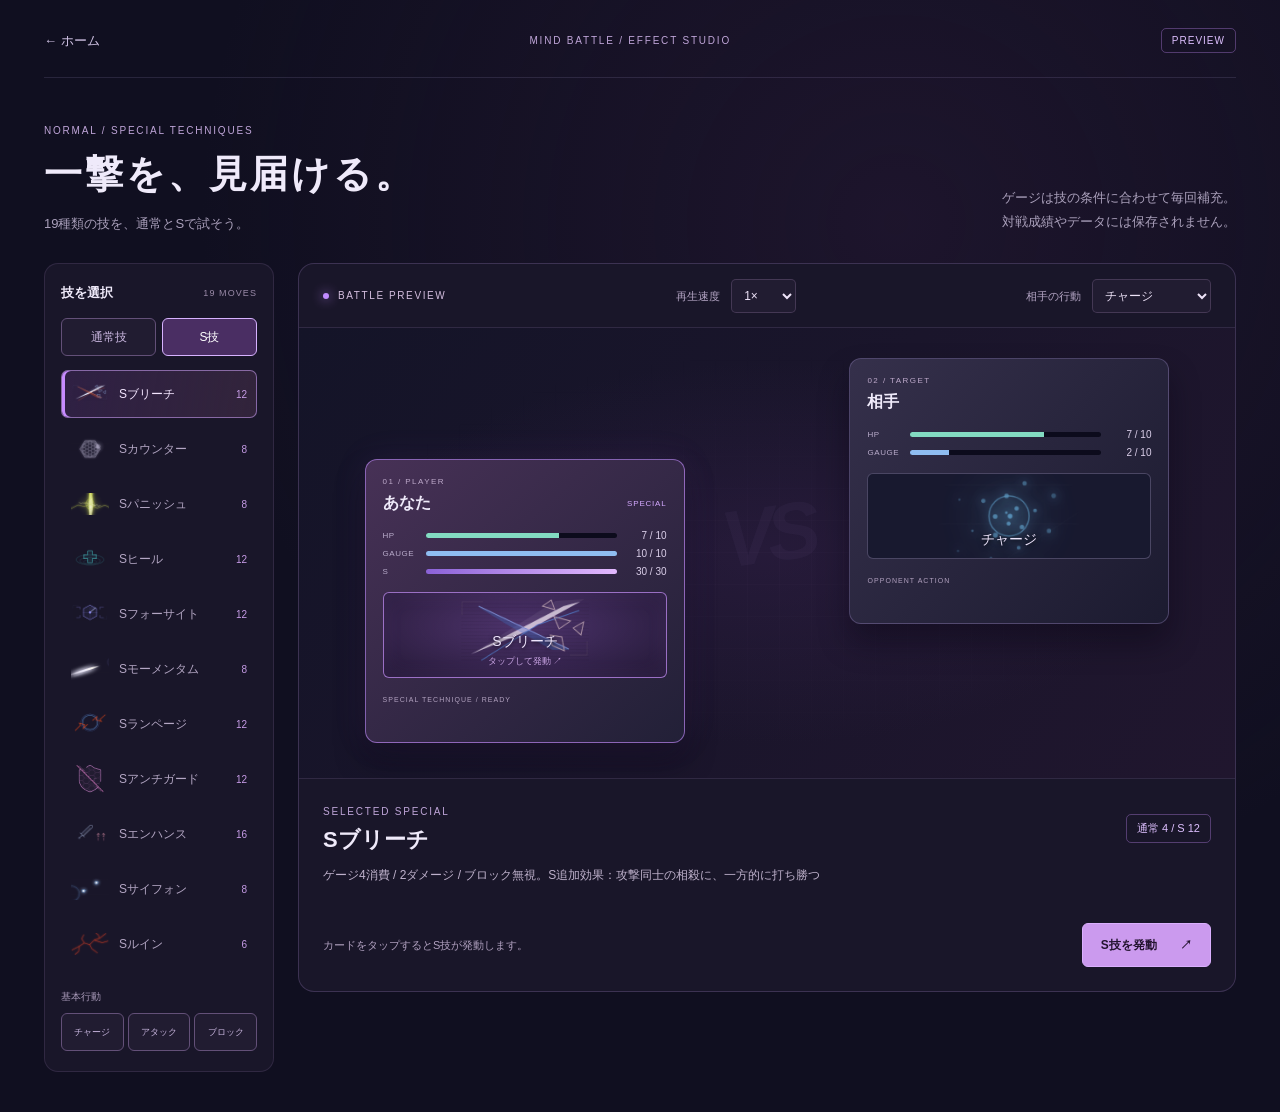
==== battle-preview.html @ 09bff71b "Tune beam clashes, shared gauge packets, slow Venom and decaying Ruin cards" ====
<!doctype html>
<html lang="ja">
<head>
  <meta charset="utf-8">
  <meta name="viewport" content="width=device-width,initial-scale=1">
  <meta name="theme-color" content="#100f20">
  <title>通常技・S技 バトルカードプレビュー | 心理バトル</title>
  <link rel="stylesheet" href="battle-action-art.css?v=hp-grid-1">
  <link rel="stylesheet" href="battle-preview.css?v=19-moves-1">
</head>
<body>
  <main>
    <header class="studioHeader">
      <a href="./index.html" class="backLink">← ホーム</a>
      <span class="eyebrow">MIND BATTLE / EFFECT STUDIO</span>
      <span class="previewBadge">PREVIEW</span>
    </header>
    <section class="studioIntro">
      <div><p class="eyebrow">NORMAL / SPECIAL TECHNIQUES</p><h1>一撃を、見届ける。</h1><p>19種類の技を、通常とSで試そう。</p></div>
      <p class="studioNote">ゲージは技の条件に合わせて毎回補充。<br>対戦成績やデータには保存されません。</p>
    </section>
    <div class="studioLayout">
      <aside class="library" aria-labelledby="libraryTitle">
        <div class="sectionHeading"><h2 id="libraryTitle">技を選択</h2><span>19 MOVES</span></div>
        <div class="libraryModes" aria-label="演出の種類"><button id="normalMode" type="button" aria-pressed="false">通常技</button><button id="specialMode" type="button" aria-pressed="true">S技</button></div>
        <div id="moveLibrary" class="moveLibrary"></div>
        <p class="basicHeading">基本行動</p><div id="previewBasics" class="previewBasics"></div>
      </aside>
      <section class="previewPanel" aria-label="バトルカードプレビュー">
        <div class="previewToolbar"><span class="liveDot">BATTLE PREVIEW</span><label>再生速度 <select id="playbackRate"><option value="1">1×</option><option value="0.5">0.5×</option><option value="0.25">0.25×</option></select></label><label>相手の行動 <select id="opponentAction"></select></label></div>
        <div id="previewArena" class="previewArena">
          <div class="arenaGrid" aria-hidden="true"></div><span class="arenaVs" aria-hidden="true">VS</span>
          <article id="previewEnemy" class="battleCard enemyCard">
            <div class="cardHeading"><span>02 / TARGET</span><strong>相手</strong></div>
            <div class="resourceRow"><span>HP</span><div class="hpBar"><i></i></div><output class="hpValue">7 / 10</output></div>
            <div class="resourceRow"><span>GAUGE</span><div class="gaugeBar"><i></i></div><output class="gaugeValue">10 / 10</output></div>
            <div class="enemyAction action"><span class="actionName">チャージ</span></div>
            <span class="cardFoot">OPPONENT ACTION</span><span class="previewCardStatus"></span>
          </article>
          <article id="previewSelf" class="battleCard selfCard">
            <div class="cardHeading"><span>01 / PLAYER</span><strong>あなた</strong><span class="sTag">SPECIAL</span></div>
            <div class="resourceRow"><span>HP</span><div class="hpBar"><i></i></div><output class="hpValue">7 / 10</output></div>
            <div class="resourceRow"><span>GAUGE</span><div class="gaugeBar"><i></i></div><output class="gaugeValue">10 / 10</output></div>
            <div class="resourceRow specialResource"><span>S</span><div class="sBar"><i></i></div><output class="sValue">30 / 30</output></div>
            <button id="fireSpecial" class="action specialTechniqueAction" type="button"><span class="actionName">Sブリーチ</span><span class="fireHint">タップして発動 ↗</span></button>
            <span class="cardFoot">SPECIAL TECHNIQUE / READY</span><span class="previewCardStatus"></span>
          </article>
          <div id="previewEffects" aria-hidden="true"></div>
          <div id="moveAnnouncement" class="moveAnnouncement" aria-hidden="true"></div>
        </div>
        <div class="moveDetail"><div><span id="selectedVariant" class="eyebrow">SELECTED SPECIAL</span><h2 id="moveTitle">Sブリーチ</h2></div><span id="moveCost" class="costBadge"></span><p id="moveDescription"></p></div>
        <div class="previewFooter"><p id="previewStatus" role="status" aria-live="polite">カードをタップするとS技が発動します。</p><button id="replaySpecial" type="button">S技を発動 <span>↗</span></button></div>
      </section>
    </div>
  </main>
  <script src="bot-engine.js"></script>
  <script src="advanced/special-rules.js"></script>
  <script src="battle-preview-catalog.js?v=1"></script>
  <script src="battle-action-art.js"></script>
  <script src="battle-new-effects.js?v=beam-rot-2"></script>
  <script src="battle-effects.js?v=beam-rot-2"></script>
  <script type="module" src="battle-preview.js?v=19-moves-1"></script>
</body>
</html>
---- battle-action-art.css ----
/* All action surfaces share the approved 5:3 composition. */
#battleScreen .actionList{grid-template-columns:repeat(3,minmax(0,1fr));gap:6px}
#battleScreen .action{position:relative;isolation:isolate;box-sizing:border-box;min-width:0;min-height:44px;aspect-ratio:5/3;padding:6px 3px;overflow:hidden;display:flex;flex-direction:row;align-items:flex-end;justify-content:center;border:1px solid #91c5e699;border-radius:3px;background:#18324e;color:#ecf9ff;font:inherit;touch-action:manipulation;-webkit-tap-highlight-color:transparent}
#battleScreen .actionKey{display:none}
#battleScreen .actionName{position:relative;z-index:1;max-width:100%;margin:0;text-align:center;font-size:12px;font-weight:500;line-height:1.3;overflow-wrap:anywhere;text-shadow:0 1px 3px #000,0 0 6px #000}
#battleScreen .playerArea{--action-selected:#ff8294}
#battleScreen #player2Area{--action-selected:#87cfff}
@property --action-edge-angle{syntax:"<angle>";inherits:false;initial-value:0deg}
@keyframes actionEdgeOrbit{to{--action-edge-angle:360deg}}
#battleScreen .action.confirmed-selected{border-color:color-mix(in srgb,var(--action-selected) 45%,#fff);box-shadow:inset 0 0 0 1px color-mix(in srgb,var(--action-selected) 75%,#fff),inset 0 0 6px color-mix(in srgb,var(--action-selected) 35%,transparent),0 0 6px color-mix(in srgb,var(--action-selected) 85%,transparent),0 0 15px color-mix(in srgb,var(--action-selected) 48%,transparent)}
#battleScreen .action.confirmed-selected::after{content:"";position:absolute;inset:0;z-index:3;border-radius:inherit;padding:2px;pointer-events:none;background:conic-gradient(from var(--action-edge-angle),transparent 0deg 245deg,color-mix(in srgb,var(--action-selected) 65%,transparent) 270deg,#fff0f4 295deg,#fff 308deg,transparent 330deg 360deg);-webkit-mask:linear-gradient(#fff 0 0) content-box,linear-gradient(#fff 0 0);-webkit-mask-composite:xor;mask:linear-gradient(#fff 0 0) content-box,linear-gradient(#fff 0 0);mask-composite:exclude;animation:actionEdgeOrbit 2.4s linear infinite}
#battleScreen .playerArea.locked .action{filter:brightness(.72)}
#battleScreen .playerArea.locked .action.confirmed-selected{filter:none}
#battleScreen .action.disabled{opacity:.4}
#battleScreen .action:focus-visible{outline:2px solid #e4faff;outline-offset:2px}
#battleEffectLayer .confirmedEffectCanvas{position:absolute;inset:0;width:100%;height:100%;pointer-events:none}
#battleScreen .hpBar,#battleScreen .gaugeBar{position:relative;box-sizing:border-box;background:#0b172a;border:1px solid #a8d2e8;border-radius:3px;box-shadow:0 0 0 1px #071426,inset 0 1px 0 #e1f5ff70}
#battleScreen .hpBar::after,#battleScreen .gaugeBar::after{content:'';position:absolute;inset:0;pointer-events:none;background:linear-gradient(90deg,transparent calc(100% - 2px),#071426 0);background-size:10% 100%}
#battleScreen .hpBar::after{background:repeating-linear-gradient(90deg,transparent 0 max(0px,calc(100% / var(--hp-max,10) - 2px)),#071426 max(0px,calc(100% / var(--hp-max,10) - 2px)) calc(100% / var(--hp-max,10)))}
#battleScreen .hpFill{box-shadow:inset 0 0 8px #32dc6e88}
@media(prefers-reduced-motion:reduce){#battleScreen .hpFill,#battleScreen .gaugeFill{animation:none!important}}
@media(prefers-reduced-motion:reduce){#battleScreen .action.confirmed-selected::after{animation:none;--action-edge-angle:45deg}}

#battleScreen .battleActionArt{position:absolute;inset:0;z-index:-2;container-type:size;pointer-events:none;color:var(--mp-symbol);background:radial-gradient(ellipse at 50% 25%,color-mix(in srgb,var(--mp-symbol) 6%,transparent),transparent 72%)}
#battleScreen .battleActionArt img{display:block;width:100%;height:100%;object-fit:contain}
#battleScreen .battleActionArt[data-kind="block"] img,#battleScreen .battleActionArt[data-kind="seal"] img,#battleScreen .battleActionArt[data-kind="counter"] img{height:76%}
#battleScreen .battleActionArt[data-kind="block"] img,#battleScreen .battleActionArt[data-kind="foresight"] img,#battleScreen .battleActionArt[data-kind="seal"] img{position:relative;top:6%}
#battleScreen .actionFrame{position:absolute;z-index:1;inset:0;color:var(--mp-symbol);background:currentColor;clip-path:polygon(0 0,var(--mp-frame-span-x) 0,0 var(--mp-frame-span-y));opacity:.95;pointer-events:none}
#battleScreen .mp-frame-b{transform:rotate(180deg)}
#battleScreen .actionFrame.mp-positive{clip-path:polygon(100% 0,calc(100% - var(--mp-frame-span-x)) 0,100% var(--mp-frame-span-y))}
#battleScreen .actionFrame.mp-vertical{width:min(4px,4.5cqw);clip-path:none;transform:none}
#battleScreen .mp-frame-b.mp-vertical{left:auto;right:0}
#battleScreen .actionFrame.mp-corner{--mp-frame-thickness:min(3px,4cqw,4cqh);clip-path:polygon(0 0,42% 0,42% var(--mp-frame-thickness),var(--mp-frame-thickness) var(--mp-frame-thickness),var(--mp-frame-thickness) 75%,0 75%)}
#battleScreen .actionFrame.mp-lines{background:repeating-linear-gradient(var(--mp-frame-angle),currentColor 0 1.5cqh,transparent 1.5cqh 4.3cqh)}
#battleScreen .mp-frame-b.mp-symmetric{transform:rotate(180deg)}
#battleScreen .battleActionArt[data-kind="rampage"] .actionFrame{color:#ff9c38}
#battleScreen .remote-action .actionFrame{opacity:.65}
#battleScreen .battleActionArt::after{content:"";position:absolute;inset:0;z-index:0;pointer-events:none;background:linear-gradient(180deg,#06142620,transparent 24%,#07132955 48%,#061426f5 100%)}
---- battle-preview.css ----
:root{color-scheme:dark;font-family:Arial,"Noto Sans JP",sans-serif;color:#efeafa;background:#100f20;--accent:#c18bff}
*{box-sizing:border-box}body{margin:0;background:radial-gradient(ellipse at 70% 20%,#37204455,transparent 55%),#100f20}button,select,a{touch-action:manipulation}button,select{font:inherit}button,a,select{-webkit-tap-highlight-color:transparent}button{cursor:pointer}button:focus-visible,a:focus-visible,select:focus-visible{outline:2px solid #efccff;outline-offset:4px}button:disabled{cursor:wait}main{max-width:1440px;margin:auto;padding:28px 44px 40px}.studioHeader{display:flex;align-items:center;justify-content:space-between;gap:16px;padding-bottom:24px;border-bottom:1px solid #bfb0ed22}.backLink{font-size:13px;color:#d3c5e7;text-decoration:none}.eyebrow{font-size:10px;letter-spacing:.18em;color:#bfa5d8}.previewBadge,.costBadge{padding:6px 10px;border:1px solid #c98eff55;border-radius:5px;font-size:10px;letter-spacing:.1em;color:#dec0ff}.studioIntro{display:flex;justify-content:space-between;align-items:end;margin:34px 0 28px;gap:20px}h1{margin:8px 0 12px;font-size:clamp(25px,3vw,38px);letter-spacing:.08em}p{line-height:1.7}.studioIntro p:not(.eyebrow){font-size:13px;color:#aaa0bb;margin-bottom:0}.studioIntro .studioNote{font-size:11px;line-height:1.9}.studioLayout{display:grid;grid-template-columns:230px minmax(0,1fr);gap:24px}.library{padding:20px 16px;background:#191629;border:1px solid #c5a5e521;border-radius:14px}.sectionHeading{display:flex;justify-content:space-between;align-items:center;margin-bottom:16px}.sectionHeading h2{font-size:13px;margin:0}.sectionHeading>span{font-size:9px;color:#9b8ba9;letter-spacing:.12em}.moveLibrary{display:grid;gap:7px}.moveChoice{display:flex;align-items:center;gap:10px;width:100%;min-width:0;min-height:48px;border:1px solid transparent;background:transparent;color:#b3a6c3;text-align:left;border-radius:7px;padding:5px 9px;font-size:12px}.moveChoice img{width:38px;height:32px;object-fit:contain;filter:hue-rotate(25deg)}.moveChoice small{margin-left:auto;font-size:10px;color:#c79ce7}.moveChoice:hover{background:#2b203d}.moveChoice[aria-pressed="true"]{border-color:#d5a7ff88;background:linear-gradient(100deg,#51316d66,#32243b);color:#f4e6ff;box-shadow:inset 3px 0 #c78bff}.previewPanel{min-width:0;overflow:hidden;border:1px solid #a584ca40;background:#191629;border-radius:16px}.previewToolbar{min-height:64px;padding:14px 24px;display:flex;justify-content:space-between;align-items:center;gap:14px;border-bottom:1px solid #b999d925}.liveDot{font-size:10px;letter-spacing:.16em;color:#d4bedf}.liveDot::before{content:"";display:inline-block;width:6px;height:6px;margin-right:9px;background:#c18bff;border-radius:50%;box-shadow:0 0 12px #c18bff}.previewToolbar label{font-size:11px;color:#b3a4c3}.previewToolbar select{margin-left:8px;max-width:190px;padding:8px;border:1px solid #78618966;border-radius:5px;background:#211c31;color:#eee3f8;font-size:12px}.previewArena{position:relative;isolation:isolate;height:450px;overflow:hidden;background:radial-gradient(ellipse at 50% 50%,#38224f66,transparent 60%),linear-gradient(125deg,#141428,#20162e)}.arenaGrid{position:absolute;inset:0;opacity:.22;background-image:linear-gradient(#bda3d319 1px,transparent 1px),linear-gradient(90deg,#bda3d319 1px,transparent 1px);background-size:32px 32px;mask-image:radial-gradient(ellipse,black,transparent 75%)}.arenaVs{position:absolute;left:50%;top:46%;transform:translate(-50%,-50%) rotate(-8deg);font-weight:900;font-size:80px;font-style:italic;color:#c59ee80b;letter-spacing:-.1em}.battleCard{position:absolute;width:clamp(210px,37%,320px);padding:17px;border:1px solid #7b6c9e77;border-radius:12px;background:linear-gradient(130deg,#35304b,#1c1b30);box-shadow:0 18px 30px #08061266;z-index:1}.selfCard{left:7%;bottom:35px;border-color:#c48cff99;background:linear-gradient(140deg,#473156,#222037);box-shadow:0 0 35px #9d63d018,0 18px 30px #08061266}.enemyCard{right:7%;top:30px}.cardHeading{display:flex;flex-wrap:wrap;align-items:center;gap:7px;margin-bottom:16px}.cardHeading>span:first-child{width:100%;font-size:8px;letter-spacing:.18em;color:#bda9ca}.cardHeading strong{font-size:16px}.sTag{margin-left:auto;color:#d4a9ff;font-size:8px;letter-spacing:.1em}.resourceRow{display:flex;align-items:center;gap:8px;margin:7px 0}.resourceRow>span{width:35px;font-size:8px;letter-spacing:.07em;color:#b9accb}.resourceRow output{width:42px;text-align:right;font-size:10px;color:#dacee9}.hpBar,.gaugeBar,.sBar{flex:1;min-width:0;height:5px;background:#0c0b1c;border-radius:3px;overflow:hidden}.resourceRow i{display:block;height:100%;transition:width .25s ease}.hpBar i{width:70%;background:#83dbc2}.gaugeBar i{width:100%;background:#8fbdf1}.sBar i{width:100%;background:linear-gradient(90deg,#8b62d7,#e3b9ff);box-shadow:0 0 8px #c08aff}.battleCard .action{position:relative;isolation:isolate;display:flex;flex-direction:column;align-items:center;justify-content:flex-end;width:100%;height:86px;margin:15px 0 10px;overflow:hidden;padding:9px;border:1px solid #9689b266;border-radius:6px;background:#18192f;color:#eee5fc;container-type:size}.selfCard .action{border-color:#c38ef6bb;background:radial-gradient(ellipse at 50% 40%,#7746a866,#241936);box-shadow:inset 0 0 20px #ae75ed18}.selfCard .action:hover{border-color:#e4c8ff;background-color:#42265d}.battleCard .action .actionName{position:relative;z-index:2;font-size:14px;text-shadow:0 1px 5px #000}.fireHint{position:relative;z-index:2;margin-top:4px;color:#cba6e6;font-size:9px}.cardFoot{font-size:7px;letter-spacing:.15em;color:#b1a1bf}.battleCard .battleActionArt{z-index:-1}.battleCard .battleActionArt img{opacity:.7}.selfCard .battleActionArt img{filter:sepia(.5) saturate(1.5) hue-rotate(220deg)}#previewEffects{position:absolute;inset:0;z-index:4;pointer-events:none}.confirmedEffectCanvas{display:block;width:100%;height:100%}.moveAnnouncement{position:absolute;top:14px;left:20px;z-index:5;font-size:12px;letter-spacing:.12em;color:#edcfff;pointer-events:none;text-shadow:0 0 16px #cc8cff}.moveDetail{display:flex;flex-wrap:wrap;justify-content:space-between;align-items:center;gap:10px;padding:22px 24px 18px;border-top:1px solid #b999d925}.moveDetail h2{margin:6px 0 0;font-size:22px}.moveDetail p{width:100%;margin:0;color:#beb1cb;font-size:12px;min-height:40px}.costBadge{letter-spacing:0;font-size:11px;white-space:nowrap}.previewFooter{display:flex;justify-content:space-between;align-items:center;gap:16px;padding:0 24px 24px}.previewFooter p{margin:0;color:#b0a0bf;font-size:11px}.previewFooter button{flex:none;min-height:44px;padding:10px 18px;border:1px solid #daaffe;border-radius:6px;background:#cb9aee;color:#23142f;font-weight:700;font-size:12px}.previewFooter button span{margin-left:20px}.previewFooter button:disabled{opacity:.55}
@media(max-width:950px){main{padding:22px}.studioLayout{grid-template-columns:180px minmax(0,1fr);gap:14px}.library{padding:16px 10px}.moveChoice{font-size:11px;padding:5px}.moveChoice img{width:28px}.battleCard{width:45%;padding:12px}.selfCard{left:4%}.enemyCard{right:4%}.previewToolbar{padding:12px 16px}.liveDot{font-size:8px}.studioNote{display:none}}
@media(max-width:640px){main{padding:16px 12px}.studioHeader{padding-bottom:16px}.studioHeader .eyebrow{font-size:7px;letter-spacing:.08em}.backLink{font-size:11px}.previewBadge{font-size:8px;padding:5px}.studioIntro{margin:24px 4px}.studioIntro p:not(.eyebrow){font-size:11px}.studioLayout{display:flex;flex-direction:column}.library{padding:14px}.moveLibrary{grid-template-columns:repeat(3,minmax(0,1fr));gap:4px}.moveChoice{min-height:44px;gap:4px;flex-wrap:wrap;justify-content:center;text-align:center;font-size:10px;padding:5px 2px}.moveChoice img{width:24px;height:22px}.moveChoice small{display:none}.sectionHeading{margin-bottom:10px}.previewToolbar{flex-wrap:wrap;gap:10px}.previewToolbar select{max-width:170px}.previewArena{height:480px}.battleCard{width:66%;max-width:270px}.selfCard{left:5%;bottom:22px}.enemyCard{right:5%;top:20px}.enemyCard .action{height:58px}.enemyCard .cardHeading{margin-bottom:10px}.moveDetail{padding:18px 16px 14px}.moveDetail h2{font-size:19px}.costBadge{font-size:9px}.moveDetail p{font-size:11px}.previewFooter{padding:0 16px 18px;flex-wrap:wrap}.previewFooter button{width:100%}.arenaVs{top:43%}.studioIntro h1{font-size:26px}}
.battleCard .battleActionArt{position:absolute;inset:0;pointer-events:none}
.battleCard .battleActionArt img{display:block;width:100%;height:100%;object-fit:contain}
.battleCard .actionFrame{display:none}
@media(max-width:640px){.previewArena{height:520px}}
@media(prefers-reduced-motion:reduce){*{transition:none!important;animation:none!important}}
.libraryModes{display:grid;grid-template-columns:1fr 1fr;gap:6px;margin-bottom:14px}.libraryModes button,.previewBasics button{min-height:38px;border:1px solid #635078;border-radius:6px;background:#211c31;color:#c9b6df;font-size:12px}.libraryModes button[aria-pressed="true"],.previewBasics button[aria-pressed="true"]{border-color:#d7b2ff;background:#4a2e63;color:#fff}.moveLibrary{max-height:600px;overflow-y:auto;scrollbar-color:#654777 transparent;scrollbar-width:thin}.moveChoiceName{overflow-wrap:anywhere;min-width:0}.basicHeading{margin:18px 0 8px;font-size:10px;color:#a99ab9}.previewBasics{display:grid;grid-template-columns:repeat(3,minmax(0,1fr));gap:4px}.previewBasics button{font-size:9px;padding:5px 2px}.previewToolbar{flex-wrap:wrap}.previewToolbar #playbackRate{width:65px}.previewCardStatus{display:block;font-size:10px;color:#d4b1ff;min-height:14px;margin-top:5px}.selfCard[data-variant="normal"]{border-color:#7faad8aa;background:linear-gradient(140deg,#29394f,#202a3b)}.selfCard[data-variant="normal"] .action{border-color:#91d8ee88;background:radial-gradient(ellipse,#407da355,#15283e)}.selfCard[data-variant="normal"] .battleActionArt img{filter:none}.selfCard[data-variant="normal"] .specialResource{opacity:.4}.library button:disabled{opacity:.6}.previewPanel{align-self:start}
@media(max-width:640px){.moveLibrary{max-height:320px;grid-template-columns:repeat(3,minmax(0,1fr))}.libraryModes{margin-bottom:10px}.previewToolbar label{font-size:10px}.previewCardStatus{min-height:12px}.previewArena{height:550px}}
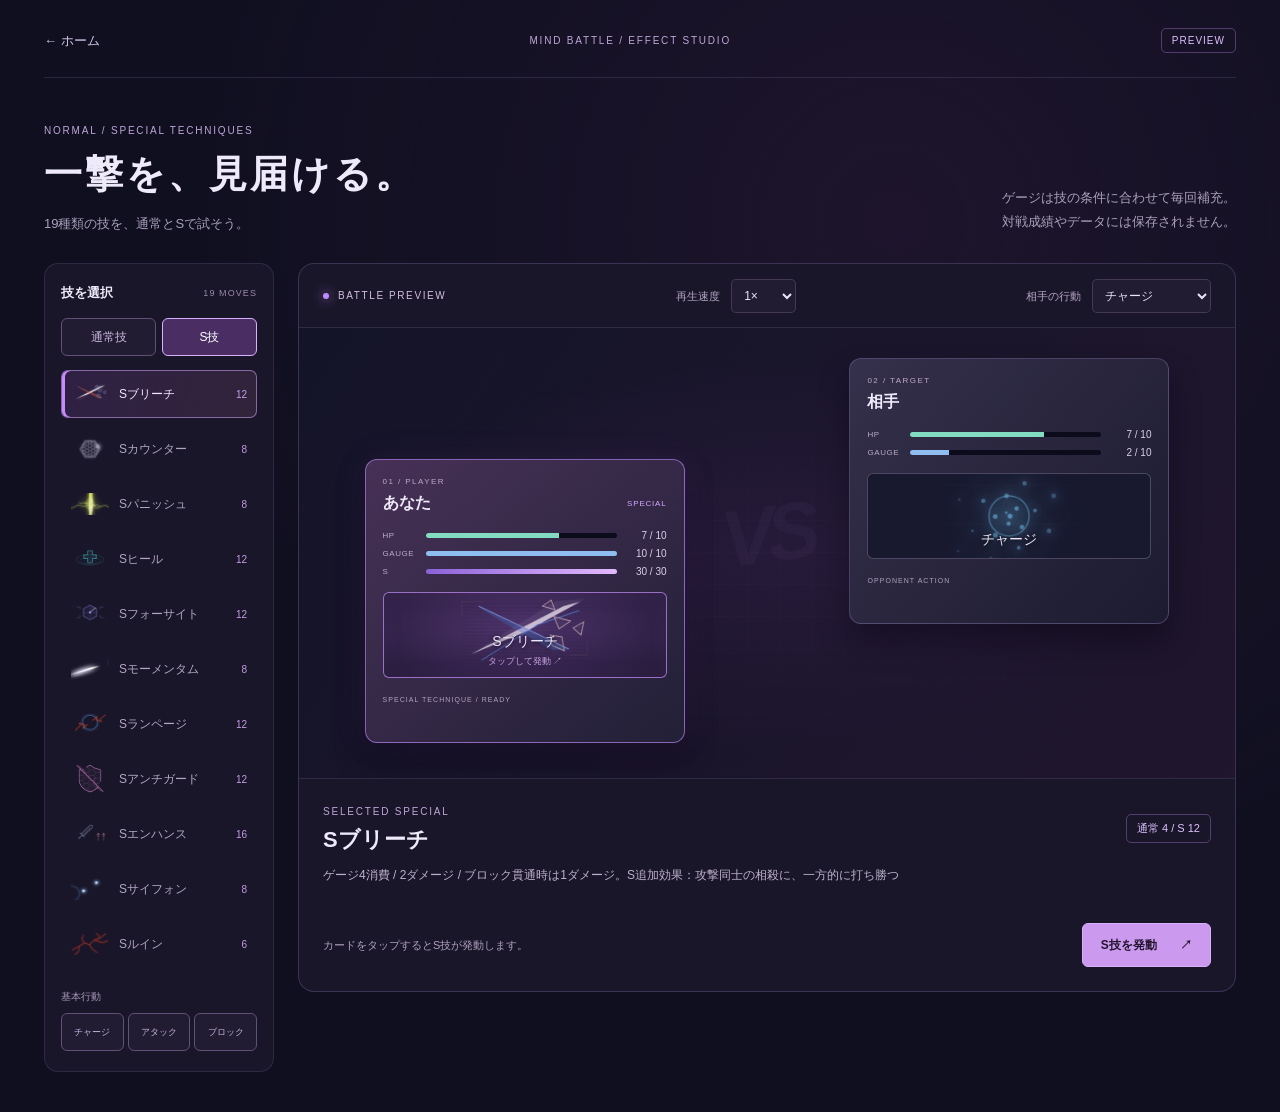
==== commit 91eec9e7: "7技、ログインコイン、名前色とメニュー・称号画面を追加" ====
--- a/battle-preview.html
+++ b/battle-preview.html
@@ -5,8 +5,8 @@
   <meta name="viewport" content="width=device-width,initial-scale=1">
   <meta name="theme-color" content="#100f20">
   <title>通常技・S技 バトルカードプレビュー | 心理バトル</title>
-  <link rel="stylesheet" href="battle-action-art.css?v=hp-grid-1">
-  <link rel="stylesheet" href="battle-preview.css?v=19-moves-1">
+  <link rel="stylesheet" href="battle-action-art.css?v=account-update-20261024">
+  <link rel="stylesheet" href="battle-preview.css?v=account-update-20261024">
 </head>
 <body>
   <main>
@@ -53,12 +53,14 @@
       </section>
     </div>
   </main>
+  <script src="combat-v4.js?v=account-update-20261024"></script>
   <script src="bot-engine.js"></script>
   <script src="advanced/special-rules.js"></script>
-  <script src="battle-preview-catalog.js?v=1"></script>
+  <script src="battle-preview-catalog.js?v=account-update-20261024"></script>
   <script src="battle-action-art.js"></script>
-  <script src="battle-new-effects.js?v=beam-rot-2"></script>
-  <script src="battle-effects.js?v=beam-rot-2"></script>
-  <script type="module" src="battle-preview.js?v=19-moves-1"></script>
+  <script src="battle-new-effects.js?v=account-update-20261024"></script>
+  <script src="battle-timeline.js?v=account-update-20261024"></script>
+  <script src="battle-effects.js?v=account-update-20261024"></script>
+  <script type="module" src="battle-preview.js?v=account-update-20261024"></script>
 </body>
 </html>
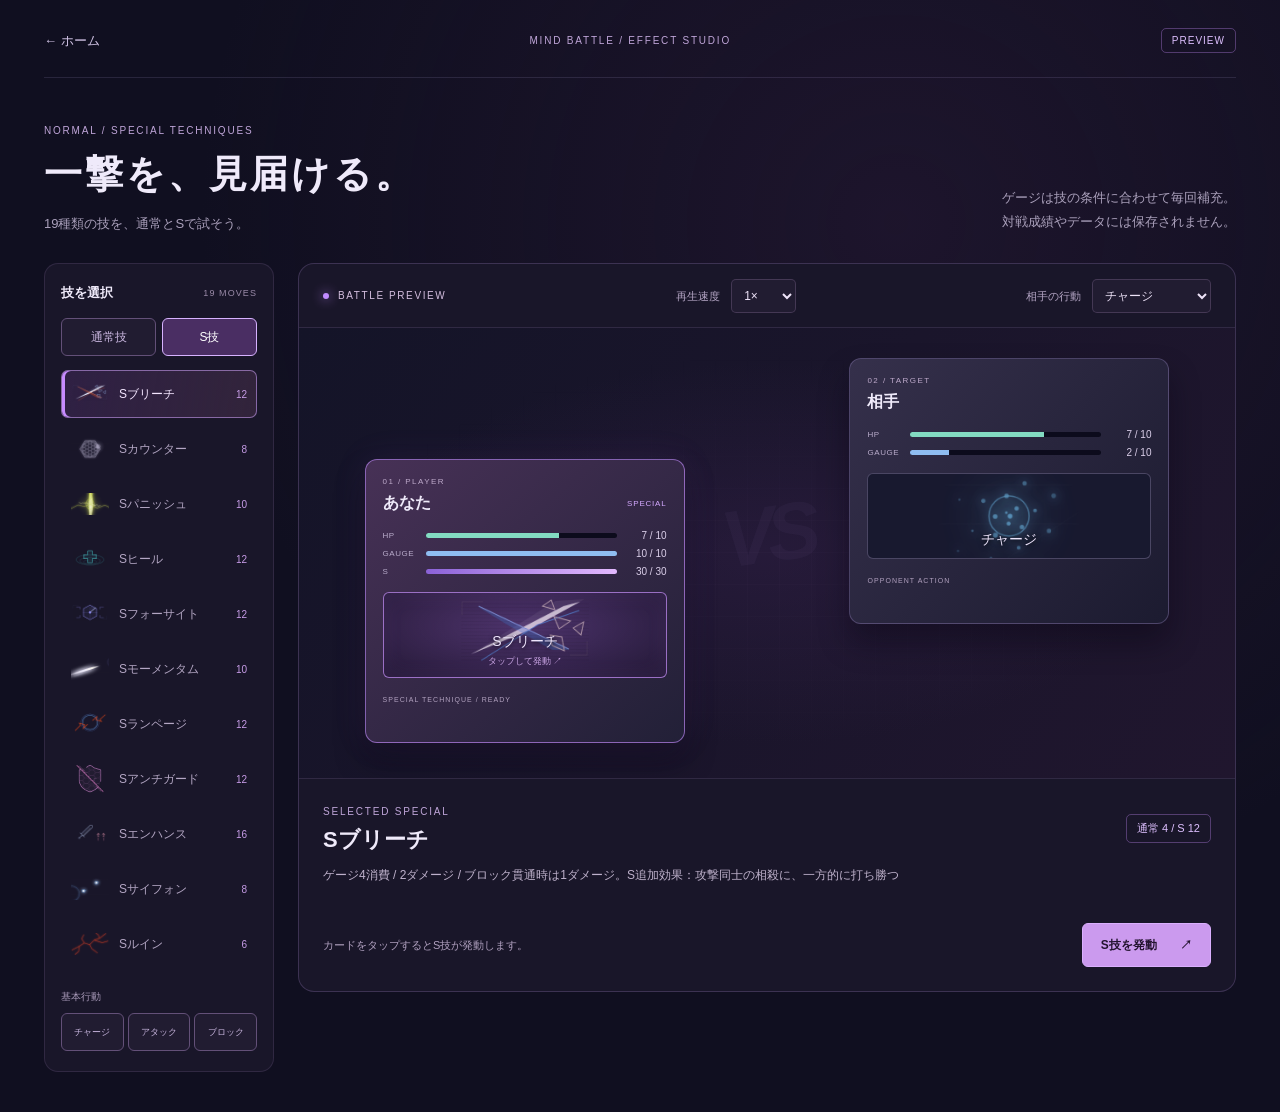
==== commit 80054e86: "Implement five S techniques, adjust S costs, and add news" ====
--- a/battle-preview.html
+++ b/battle-preview.html
@@ -53,14 +53,14 @@
       </section>
     </div>
   </main>
-  <script src="combat-v4.js?v=account-update-20261024"></script>
+  <script src="combat-v4.js?v=s-special-expansion-20261026"></script>
   <script src="bot-engine.js"></script>
-  <script src="advanced/special-rules.js"></script>
-  <script src="battle-preview-catalog.js?v=account-update-20261024"></script>
+  <script src="advanced/special-rules.js?v=s-special-expansion-20261026"></script>
+  <script src="battle-preview-catalog.js?v=s-special-expansion-20261026"></script>
   <script src="battle-action-art.js"></script>
   <script src="battle-new-effects.js?v=account-update-20261024"></script>
   <script src="battle-timeline.js?v=account-update-20261024"></script>
   <script src="battle-effects.js?v=account-update-20261024"></script>
-  <script type="module" src="battle-preview.js?v=account-update-20261024"></script>
+  <script type="module" src="battle-preview.js?v=s-special-expansion-20261026"></script>
 </body>
 </html>
